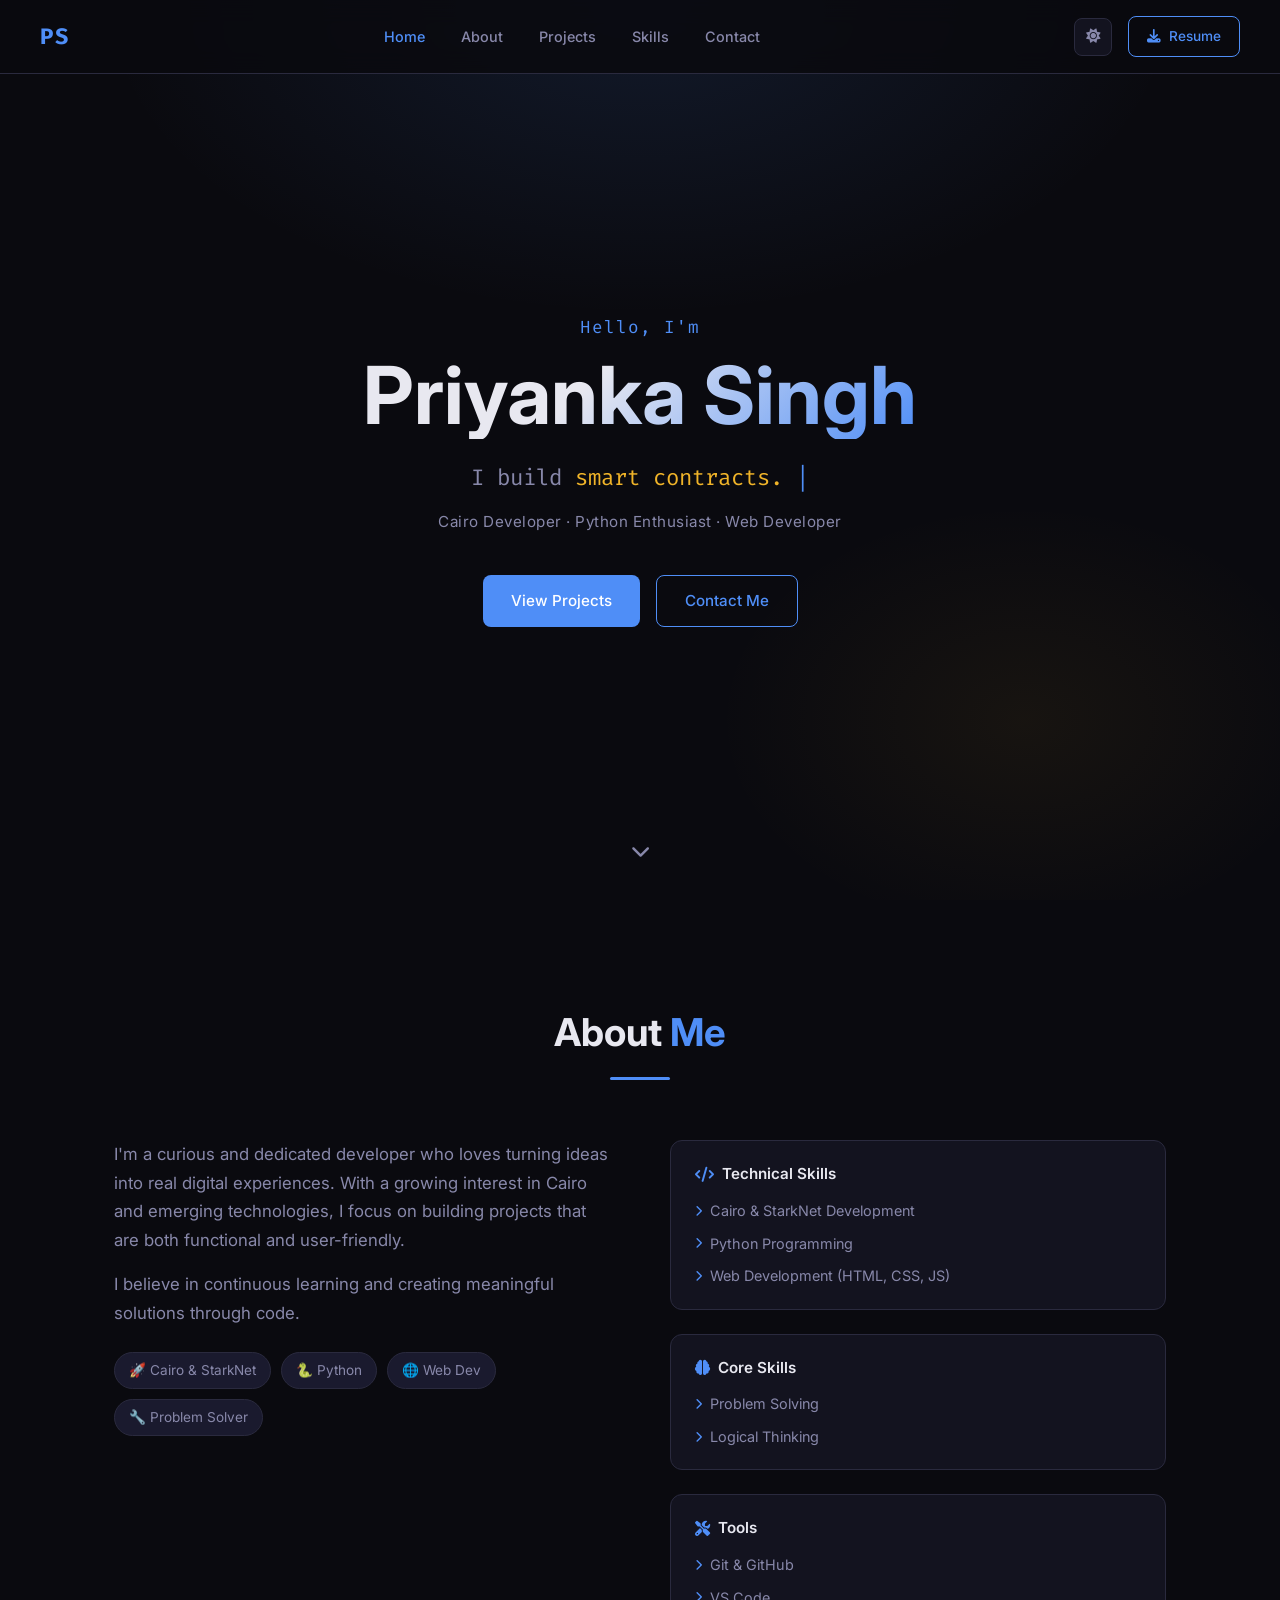
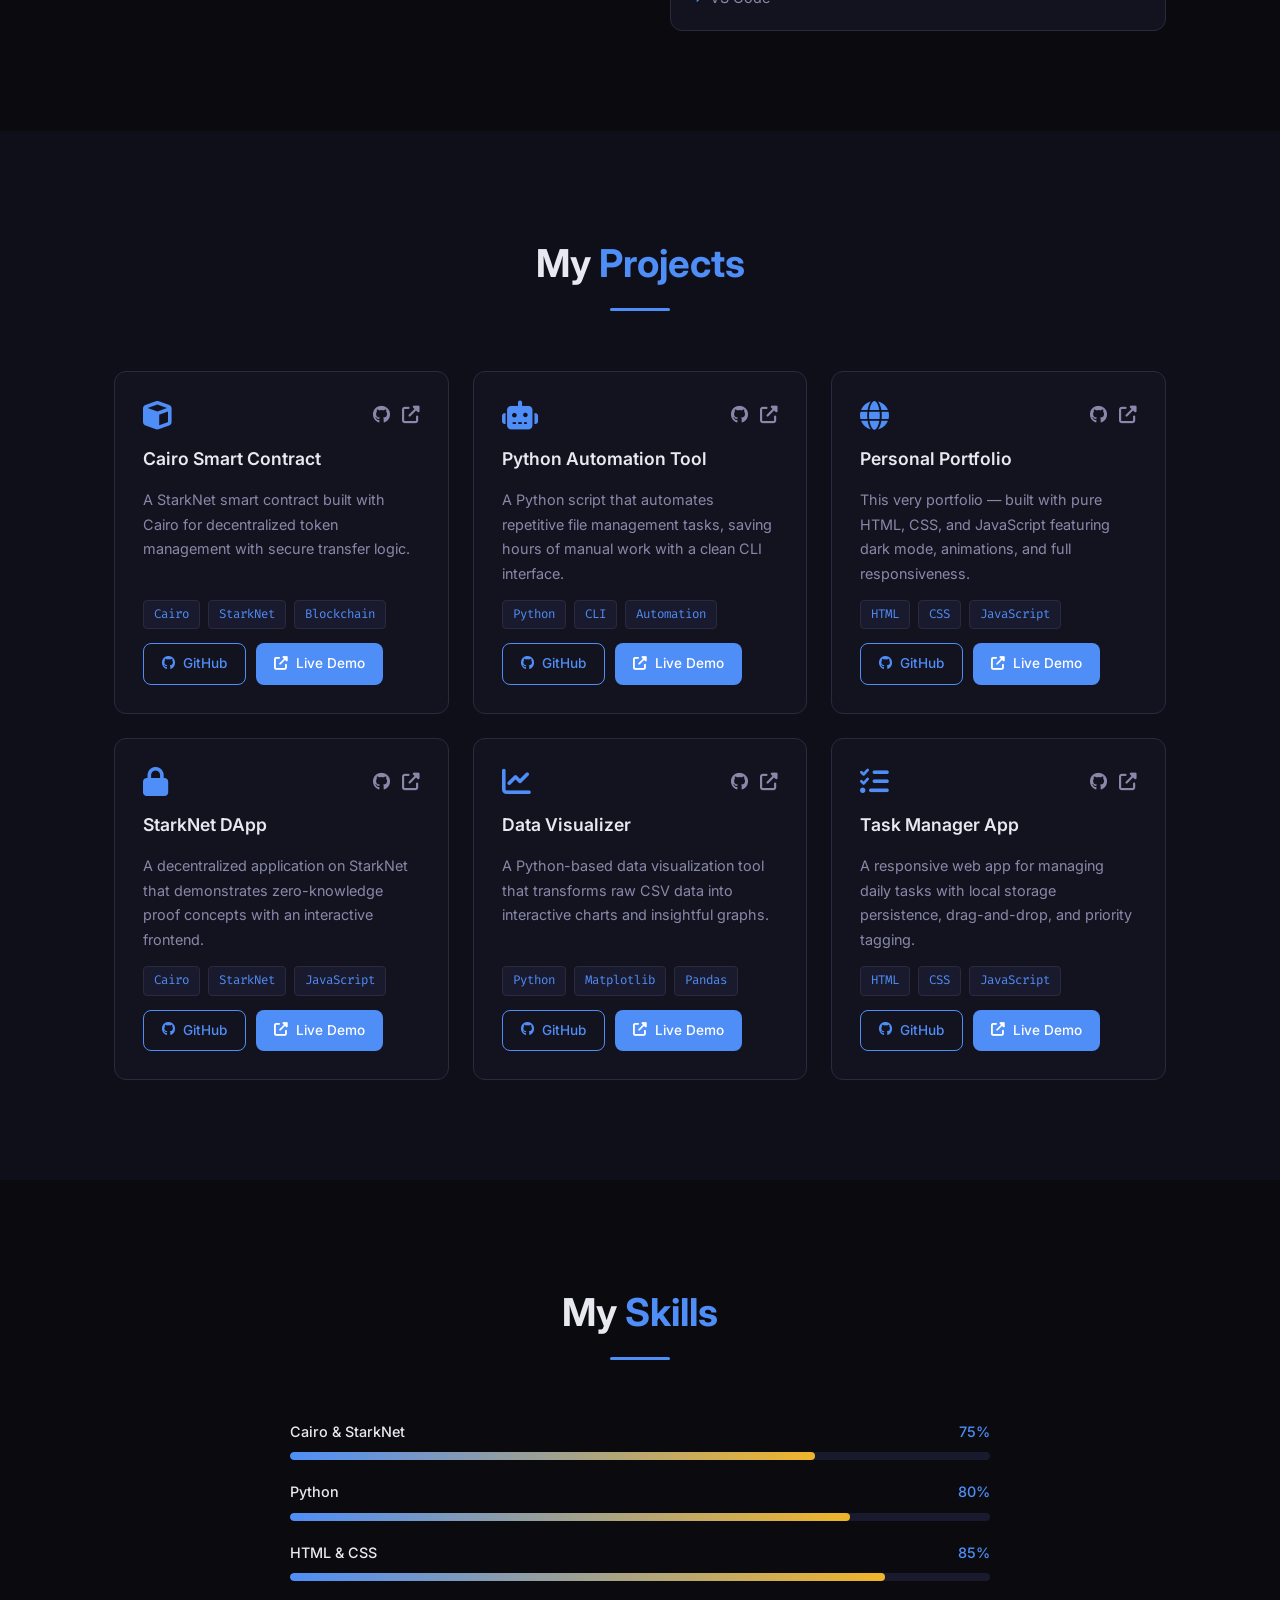
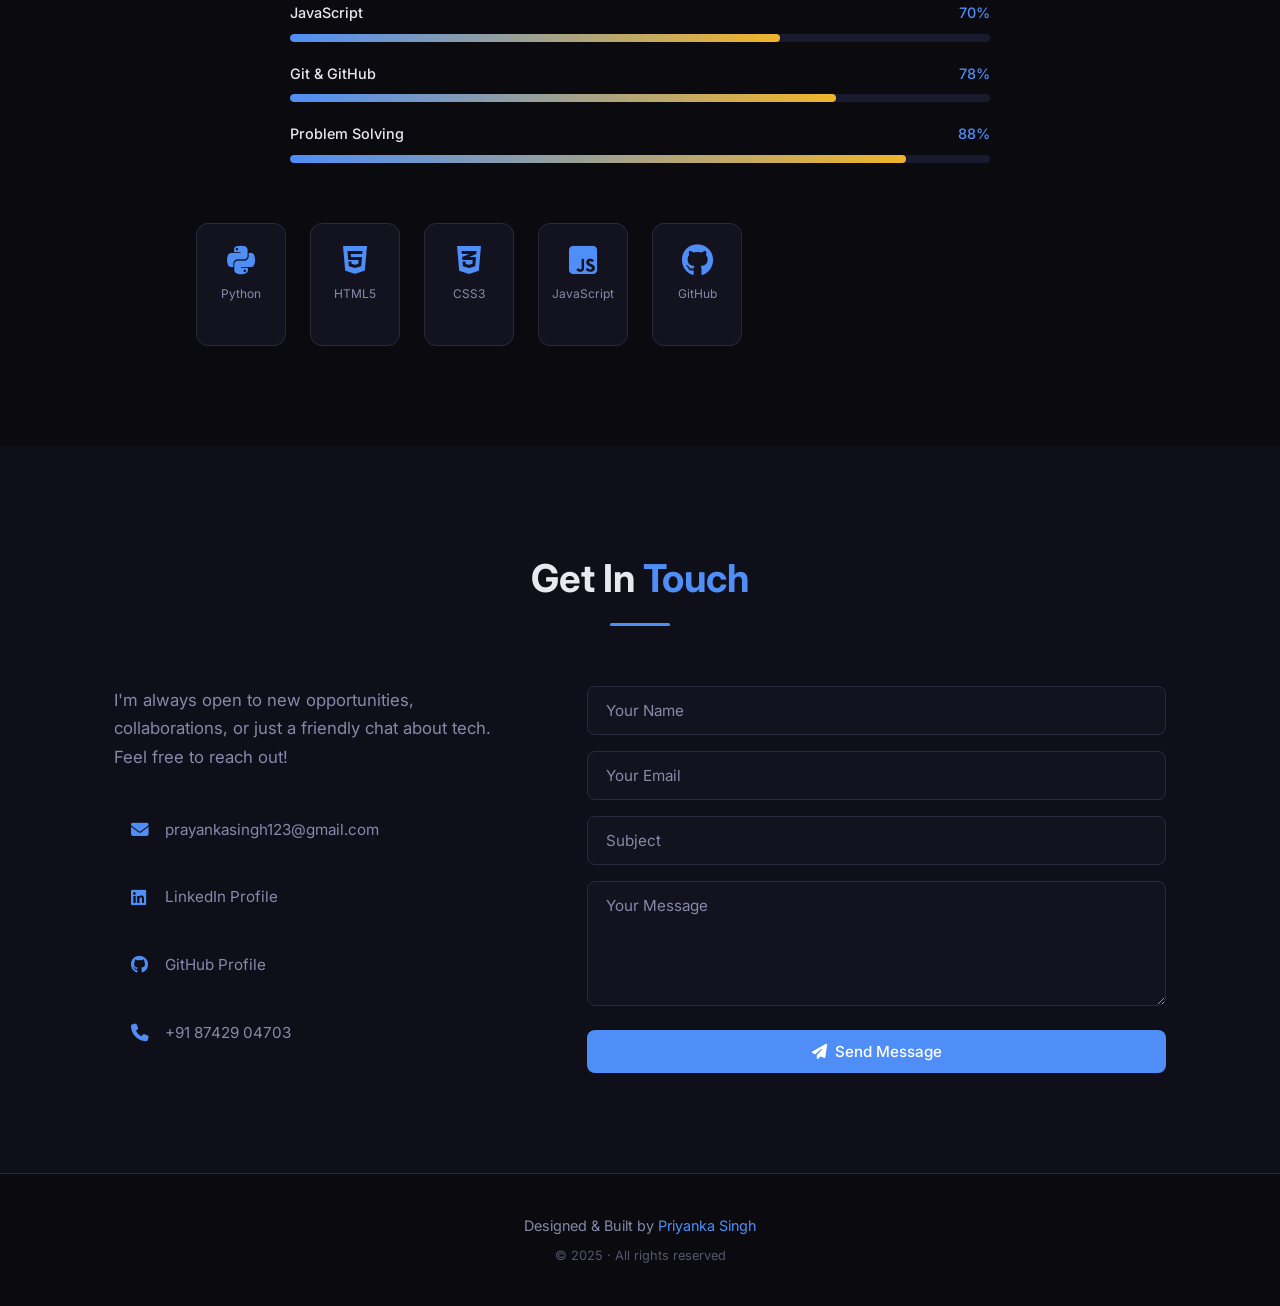
==== index.html @ 13b34c0c "first commit" ====
<!DOCTYPE html>
<html lang="en" data-theme="dark">
<head>
  <meta charset="UTF-8" />
  <meta name="viewport" content="width=device-width, initial-scale=1.0" />
  <title>Priyanka Singh | Portfolio</title>
  <link rel="stylesheet" href="style.css" />
  <link href="https://fonts.googleapis.com/css2?family=Inter:wght@300;400;500;600;700&family=Fira+Code:wght@400;500&display=swap" rel="stylesheet" />
  <link rel="stylesheet" href="https://cdnjs.cloudflare.com/ajax/libs/font-awesome/6.5.0/css/all.min.css" />
</head>
<body>

  <!-- Navbar -->
  <nav class="navbar" id="navbar">
    <div class="nav-logo">PS</div>
    <ul class="nav-links">
      <li><a href="#hero">Home</a></li>
      <li><a href="#about">About</a></li>
      <li><a href="#projects">Projects</a></li>
      <li><a href="#skills">Skills</a></li>
      <li><a href="#contact">Contact</a></li>
    </ul>
    <div class="nav-actions">
      <button class="theme-toggle" id="themeToggle" aria-label="Toggle theme">
        <i class="fas fa-sun" id="themeIcon"></i>
      </button>
      <a href="resume.pdf" download class="btn btn-outline btn-sm">
        <i class="fas fa-download"></i> Resume
      </a>
    </div>
    <button class="hamburger" id="hamburger" aria-label="Menu">
      <span></span><span></span><span></span>
    </button>
  </nav>

  <!-- Hero Section -->
  <section class="hero" id="hero">
    <div class="hero-bg"></div>
    <div class="hero-content">
      <p class="hero-greeting">Hello, I'm</p>
      <h1 class="hero-name">Priyanka Singh</h1>
      <div class="hero-tagline">
        <span>I build </span>
        <span class="typed-text" id="typedText"></span>
        <span class="cursor">|</span>
      </div>
      <p class="hero-sub">Cairo Developer · Python Enthusiast · Web Developer</p>
      <div class="hero-cta">
        <a href="#projects" class="btn btn-primary">View Projects</a>
        <a href="#contact" class="btn btn-outline">Contact Me</a>
      </div>
    </div>
    <div class="hero-scroll">
      <a href="#about"><i class="fas fa-chevron-down"></i></a>
    </div>
  </section>

  <!-- About Section -->
  <section class="section" id="about">
    <div class="container">
      <h2 class="section-title">About <span class="accent">Me</span></h2>
      <div class="about-grid">
        <div class="about-text">
          <p>I'm a curious and dedicated developer who loves turning ideas into real digital experiences. With a growing interest in Cairo and emerging technologies, I focus on building projects that are both functional and user-friendly.</p>
          <p>I believe in continuous learning and creating meaningful solutions through code.</p>
          <div class="about-tags">
            <span class="tag">🚀 Cairo & StarkNet</span>
            <span class="tag">🐍 Python</span>
            <span class="tag">🌐 Web Dev</span>
            <span class="tag">🔧 Problem Solver</span>
          </div>
        </div>
        <div class="skills-grid">
          <div class="skill-category">
            <h4><i class="fas fa-code accent"></i> Technical Skills</h4>
            <ul>
              <li><i class="fas fa-chevron-right accent"></i> Cairo & StarkNet Development</li>
              <li><i class="fas fa-chevron-right accent"></i> Python Programming</li>
              <li><i class="fas fa-chevron-right accent"></i> Web Development (HTML, CSS, JS)</li>
            </ul>
          </div>
          <div class="skill-category">
            <h4><i class="fas fa-brain accent"></i> Core Skills</h4>
            <ul>
              <li><i class="fas fa-chevron-right accent"></i> Problem Solving</li>
              <li><i class="fas fa-chevron-right accent"></i> Logical Thinking</li>
            </ul>
          </div>
          <div class="skill-category">
            <h4><i class="fas fa-tools accent"></i> Tools</h4>
            <ul>
              <li><i class="fas fa-chevron-right accent"></i> Git & GitHub</li>
              <li><i class="fas fa-chevron-right accent"></i> VS Code</li>
            </ul>
          </div>
        </div>
      </div>
    </div>
  </section>

  <!-- Projects Section -->
  <section class="section section-alt" id="projects">
    <div class="container">
      <h2 class="section-title">My <span class="accent">Projects</span></h2>
      <div class="projects-grid">

        <div class="project-card">
          <div class="project-header">
            <i class="fas fa-cube project-icon"></i>
            <div class="project-links">
              <a href="#" target="_blank" aria-label="GitHub"><i class="fab fa-github"></i></a>
              <a href="#" target="_blank" aria-label="Live Demo"><i class="fas fa-external-link-alt"></i></a>
            </div>
          </div>
          <h3>Cairo Smart Contract</h3>
          <p>A StarkNet smart contract built with Cairo for decentralized token management with secure transfer logic.</p>
          <div class="project-tech">
            <span>Cairo</span><span>StarkNet</span><span>Blockchain</span>
          </div>
          <div class="project-btns">
            <a href="#" class="btn btn-sm btn-outline"><i class="fab fa-github"></i> GitHub</a>
            <a href="#" class="btn btn-sm btn-primary"><i class="fas fa-external-link-alt"></i> Live Demo</a>
          </div>
        </div>

        <div class="project-card">
          <div class="project-header">
            <i class="fas fa-robot project-icon"></i>
            <div class="project-links">
              <a href="#" target="_blank" aria-label="GitHub"><i class="fab fa-github"></i></a>
              <a href="#" target="_blank" aria-label="Live Demo"><i class="fas fa-external-link-alt"></i></a>
            </div>
          </div>
          <h3>Python Automation Tool</h3>
          <p>A Python script that automates repetitive file management tasks, saving hours of manual work with a clean CLI interface.</p>
          <div class="project-tech">
            <span>Python</span><span>CLI</span><span>Automation</span>
          </div>
          <div class="project-btns">
            <a href="#" class="btn btn-sm btn-outline"><i class="fab fa-github"></i> GitHub</a>
            <a href="#" class="btn btn-sm btn-primary"><i class="fas fa-external-link-alt"></i> Live Demo</a>
          </div>
        </div>

        <div class="project-card">
          <div class="project-header">
            <i class="fas fa-globe project-icon"></i>
            <div class="project-links">
              <a href="#" target="_blank" aria-label="GitHub"><i class="fab fa-github"></i></a>
              <a href="#" target="_blank" aria-label="Live Demo"><i class="fas fa-external-link-alt"></i></a>
            </div>
          </div>
          <h3>Personal Portfolio</h3>
          <p>This very portfolio — built with pure HTML, CSS, and JavaScript featuring dark mode, animations, and full responsiveness.</p>
          <div class="project-tech">
            <span>HTML</span><span>CSS</span><span>JavaScript</span>
          </div>
          <div class="project-btns">
            <a href="#" class="btn btn-sm btn-outline"><i class="fab fa-github"></i> GitHub</a>
            <a href="#" class="btn btn-sm btn-primary"><i class="fas fa-external-link-alt"></i> Live Demo</a>
          </div>
        </div>

        <div class="project-card">
          <div class="project-header">
            <i class="fas fa-lock project-icon"></i>
            <div class="project-links">
              <a href="#" target="_blank" aria-label="GitHub"><i class="fab fa-github"></i></a>
              <a href="#" target="_blank" aria-label="Live Demo"><i class="fas fa-external-link-alt"></i></a>
            </div>
          </div>
          <h3>StarkNet DApp</h3>
          <p>A decentralized application on StarkNet that demonstrates zero-knowledge proof concepts with an interactive frontend.</p>
          <div class="project-tech">
            <span>Cairo</span><span>StarkNet</span><span>JavaScript</span>
          </div>
          <div class="project-btns">
            <a href="#" class="btn btn-sm btn-outline"><i class="fab fa-github"></i> GitHub</a>
            <a href="#" class="btn btn-sm btn-primary"><i class="fas fa-external-link-alt"></i> Live Demo</a>
          </div>
        </div>

        <div class="project-card">
          <div class="project-header">
            <i class="fas fa-chart-line project-icon"></i>
            <div class="project-links">
              <a href="#" target="_blank" aria-label="GitHub"><i class="fab fa-github"></i></a>
              <a href="#" target="_blank" aria-label="Live Demo"><i class="fas fa-external-link-alt"></i></a>
            </div>
          </div>
          <h3>Data Visualizer</h3>
          <p>A Python-based data visualization tool that transforms raw CSV data into interactive charts and insightful graphs.</p>
          <div class="project-tech">
            <span>Python</span><span>Matplotlib</span><span>Pandas</span>
          </div>
          <div class="project-btns">
            <a href="#" class="btn btn-sm btn-outline"><i class="fab fa-github"></i> GitHub</a>
            <a href="#" class="btn btn-sm btn-primary"><i class="fas fa-external-link-alt"></i> Live Demo</a>
          </div>
        </div>

        <div class="project-card">
          <div class="project-header">
            <i class="fas fa-tasks project-icon"></i>
            <div class="project-links">
              <a href="#" target="_blank" aria-label="GitHub"><i class="fab fa-github"></i></a>
              <a href="#" target="_blank" aria-label="Live Demo"><i class="fas fa-external-link-alt"></i></a>
            </div>
          </div>
          <h3>Task Manager App</h3>
          <p>A responsive web app for managing daily tasks with local storage persistence, drag-and-drop, and priority tagging.</p>
          <div class="project-tech">
            <span>HTML</span><span>CSS</span><span>JavaScript</span>
          </div>
          <div class="project-btns">
            <a href="#" class="btn btn-sm btn-outline"><i class="fab fa-github"></i> GitHub</a>
            <a href="#" class="btn btn-sm btn-primary"><i class="fas fa-external-link-alt"></i> Live Demo</a>
          </div>
        </div>

      </div>
    </div>
  </section>

  <!-- Skills Section -->
  <section class="section" id="skills">
    <div class="container">
      <h2 class="section-title">My <span class="accent">Skills</span></h2>
      <div class="skills-bars">
        <div class="skill-bar-item">
          <div class="skill-bar-label">
            <span>Cairo & StarkNet</span><span>75%</span>
          </div>
          <div class="skill-bar-track">
            <div class="skill-bar-fill" data-width="75"></div>
          </div>
        </div>
        <div class="skill-bar-item">
          <div class="skill-bar-label">
            <span>Python</span><span>80%</span>
          </div>
          <div class="skill-bar-track">
            <div class="skill-bar-fill" data-width="80"></div>
          </div>
        </div>
        <div class="skill-bar-item">
          <div class="skill-bar-label">
            <span>HTML & CSS</span><span>85%</span>
          </div>
          <div class="skill-bar-track">
            <div class="skill-bar-fill" data-width="85"></div>
          </div>
        </div>
        <div class="skill-bar-item">
          <div class="skill-bar-label">
            <span>JavaScript</span><span>70%</span>
          </div>
          <div class="skill-bar-track">
            <div class="skill-bar-fill" data-width="70"></div>
          </div>
        </div>
        <div class="skill-bar-item">
          <div class="skill-bar-label">
            <span>Git & GitHub</span><span>78%</span>
          </div>
          <div class="skill-bar-track">
            <div class="skill-bar-fill" data-width="78"></div>
          </div>
        </div>
        <div class="skill-bar-item">
          <div class="skill-bar-label">
            <span>Problem Solving</span><span>88%</span>
          </div>
          <div class="skill-bar-track">
            <div class="skill-bar-fill" data-width="88"></div>
          </div>
        </div>
      </div>

      <div class="tech-icons">
        <div class="tech-icon-item"><i class="fab fa-python"></i><span>Python</span></div>
        <div class="tech-icon-item"><i class="fab fa-html5"></i><span>HTML5</span></div>
        <div class="tech-icon-item"><i class="fab fa-css3-alt"></i><span>CSS3</span></div>
        <div class="tech-icon-item"><i class="fab fa-js-square"></i><span>JavaScript</span></div>
        <div class="tech-icon-item"><i class="fab fa-github"></i><span>GitHub</span></div>
        <div class="tech-icon-item"><i class="fas fa-cube"></i><span>Cairo</span></div>
        <div class="tech-icon-item"><i class="fas fa-terminal"></i><span>VS Code</span></div>
        <div class="tech-icon-item"><i class="fab fa-git-alt"></i><span>Git</span></div>
      </div>
    </div>
  </section>

  <!-- Contact Section -->
  <section class="section section-alt" id="contact">
    <div class="container">
      <h2 class="section-title">Get In <span class="accent">Touch</span></h2>
      <div class="contact-grid">
        <div class="contact-info">
          <p>I'm always open to new opportunities, collaborations, or just a friendly chat about tech. Feel free to reach out!</p>
          <div class="contact-links">
            <a href="mailto:prayankasingh123@gmail.com" class="contact-link">
              <i class="fas fa-envelope"></i>
              <span>prayankasingh123@gmail.com</span>
            </a>
            <a href="https://linkedin.com" target="_blank" class="contact-link">
              <i class="fab fa-linkedin"></i>
              <span>LinkedIn Profile</span>
            </a>
            <a href="https://github.com" target="_blank" class="contact-link">
              <i class="fab fa-github"></i>
              <span>GitHub Profile</span>
            </a>
            <a href="tel:+918742904703" class="contact-link">
              <i class="fas fa-phone"></i>
              <span>+91 87429 04703</span>
            </a>
          </div>
        </div>
        <form class="contact-form" id="contactForm">
          <div class="form-group">
            <input type="text" id="name" placeholder="Your Name" required />
          </div>
          <div class="form-group">
            <input type="email" id="email" placeholder="Your Email" required />
          </div>
          <div class="form-group">
            <input type="text" id="subject" placeholder="Subject" />
          </div>
          <div class="form-group">
            <textarea id="message" rows="5" placeholder="Your Message" required></textarea>
          </div>
          <button type="submit" class="btn btn-primary btn-full">
            <i class="fas fa-paper-plane"></i> Send Message
          </button>
          <p class="form-success" id="formSuccess">Message sent! I'll get back to you soon.</p>
        </form>
      </div>
    </div>
  </section>

  <!-- Footer -->
  <footer class="footer">
    <p>Designed & Built by <span class="accent">Priyanka Singh</span></p>
    <p class="footer-sub">© 2025 · All rights reserved</p>
  </footer>

  <script src="script.js"></script>
</body>
</html>
---- style.css ----
/* ===== CSS Variables ===== */
:root {
  --bg: #0a0a0f;
  --bg-alt: #0f0f1a;
  --surface: #13131f;
  --surface-2: #1a1a2e;
  --border: #2a2a3e;
  --text: #e8e8f0;
  --text-muted: #8888aa;
  --accent: #4f8ef7;
  --accent-gold: #f0b429;
  --accent-glow: rgba(79, 142, 247, 0.15);
  --radius: 12px;
  --transition: 0.3s ease;
}

[data-theme="light"] {
  --bg: #f5f5fa;
  --bg-alt: #eeeef5;
  --surface: #ffffff;
  --surface-2: #f0f0f8;
  --border: #d0d0e0;
  --text: #1a1a2e;
  --text-muted: #666688;
  --accent-glow: rgba(79, 142, 247, 0.1);
}

/* ===== Reset & Base ===== */
*, *::before, *::after { box-sizing: border-box; margin: 0; padding: 0; }

html { scroll-behavior: smooth; }

body {
  font-family: 'Inter', sans-serif;
  background: var(--bg);
  color: var(--text);
  line-height: 1.7;
  transition: background var(--transition), color var(--transition);
}

a { text-decoration: none; color: inherit; }
ul { list-style: none; }
img { max-width: 100%; }

/* ===== Scrollbar ===== */
::-webkit-scrollbar { width: 6px; }
::-webkit-scrollbar-track { background: var(--bg); }
::-webkit-scrollbar-thumb { background: var(--accent); border-radius: 3px; }

/* ===== Utility ===== */
.container { max-width: 1100px; margin: 0 auto; padding: 0 24px; }
.accent { color: var(--accent); }
.section { padding: 100px 0; }
.section-alt { background: var(--bg-alt); }

.section-title {
  font-size: clamp(1.8rem, 4vw, 2.4rem);
  font-weight: 700;
  text-align: center;
  margin-bottom: 60px;
  position: relative;
}

.section-title::after {
  content: '';
  display: block;
  width: 60px;
  height: 3px;
  background: var(--accent);
  margin: 12px auto 0;
  border-radius: 2px;
}

/* ===== Buttons ===== */
.btn {
  display: inline-flex;
  align-items: center;
  gap: 8px;
  padding: 12px 28px;
  border-radius: 8px;
  font-size: 0.95rem;
  font-weight: 500;
  cursor: pointer;
  border: none;
  transition: all var(--transition);
  font-family: inherit;
}

.btn-primary {
  background: var(--accent);
  color: #fff;
}
.btn-primary:hover {
  background: #3a7de8;
  transform: translateY(-2px);
  box-shadow: 0 8px 24px rgba(79, 142, 247, 0.35);
}

.btn-outline {
  background: transparent;
  color: var(--accent);
  border: 1.5px solid var(--accent);
}
.btn-outline:hover {
  background: var(--accent-glow);
  transform: translateY(-2px);
}

.btn-sm { padding: 8px 18px; font-size: 0.85rem; }
.btn-full { width: 100%; justify-content: center; }

/* ===== Navbar ===== */
.navbar {
  position: fixed;
  top: 0; left: 0; right: 0;
  z-index: 1000;
  display: flex;
  align-items: center;
  justify-content: space-between;
  padding: 16px 40px;
  background: rgba(10, 10, 15, 0.85);
  backdrop-filter: blur(12px);
  border-bottom: 1px solid var(--border);
  transition: all var(--transition);
}

[data-theme="light"] .navbar {
  background: rgba(245, 245, 250, 0.85);
}

.navbar.scrolled {
  padding: 12px 40px;
  box-shadow: 0 4px 20px rgba(0,0,0,0.3);
}

.nav-logo {
  font-size: 1.4rem;
  font-weight: 700;
  color: var(--accent);
  font-family: 'Fira Code', monospace;
  letter-spacing: 2px;
}

.nav-links {
  display: flex;
  gap: 36px;
}

.nav-links a {
  font-size: 0.9rem;
  font-weight: 500;
  color: var(--text-muted);
  transition: color var(--transition);
  position: relative;
}

.nav-links a::after {
  content: '';
  position: absolute;
  bottom: -4px; left: 0;
  width: 0; height: 2px;
  background: var(--accent);
  transition: width var(--transition);
}

.nav-links a:hover { color: var(--text); }
.nav-links a:hover::after { width: 100%; }

.nav-actions {
  display: flex;
  align-items: center;
  gap: 16px;
}

.theme-toggle {
  background: var(--surface);
  border: 1px solid var(--border);
  color: var(--text-muted);
  width: 38px; height: 38px;
  border-radius: 8px;
  cursor: pointer;
  display: flex;
  align-items: center;
  justify-content: center;
  transition: all var(--transition);
  font-size: 0.9rem;
}

.theme-toggle:hover {
  color: var(--accent);
  border-color: var(--accent);
}

.hamburger {
  display: none;
  flex-direction: column;
  gap: 5px;
  background: none;
  border: none;
  cursor: pointer;
  padding: 4px;
}

.hamburger span {
  display: block;
  width: 24px; height: 2px;
  background: var(--text);
  border-radius: 2px;
  transition: all var(--transition);
}

/* ===== Hero ===== */
.hero {
  min-height: 100vh;
  display: flex;
  align-items: center;
  justify-content: center;
  position: relative;
  overflow: hidden;
  padding: 100px 24px 60px;
}

.hero-bg {
  position: absolute;
  inset: 0;
  background:
    radial-gradient(ellipse 60% 50% at 50% 0%, rgba(79, 142, 247, 0.12) 0%, transparent 70%),
    radial-gradient(ellipse 40% 40% at 80% 80%, rgba(240, 180, 41, 0.06) 0%, transparent 60%);
  pointer-events: none;
}

.hero-content {
  text-align: center;
  max-width: 700px;
  position: relative;
  z-index: 1;
  animation: fadeUp 0.8s ease both;
}

.hero-greeting {
  font-size: 1.1rem;
  color: var(--accent);
  font-family: 'Fira Code', monospace;
  margin-bottom: 8px;
  letter-spacing: 1px;
}

.hero-name {
  font-size: clamp(2.8rem, 7vw, 5rem);
  font-weight: 700;
  line-height: 1.1;
  margin-bottom: 20px;
  background: linear-gradient(135deg, var(--text) 40%, var(--accent));
  -webkit-background-clip: text;
  -webkit-text-fill-color: transparent;
  background-clip: text;
}

.hero-tagline {
  font-size: clamp(1.1rem, 2.5vw, 1.4rem);
  color: var(--text-muted);
  margin-bottom: 12px;
  font-family: 'Fira Code', monospace;
  min-height: 2rem;
}

.typed-text { color: var(--accent-gold); }

.cursor {
  color: var(--accent);
  animation: blink 1s infinite;
}

.hero-sub {
  font-size: 0.95rem;
  color: var(--text-muted);
  margin-bottom: 40px;
  letter-spacing: 0.5px;
}

.hero-cta {
  display: flex;
  gap: 16px;
  justify-content: center;
  flex-wrap: wrap;
}

.hero-scroll {
  position: absolute;
  bottom: 32px;
  left: 50%;
  transform: translateX(-50%);
  animation: bounce 2s infinite;
}

.hero-scroll a {
  color: var(--text-muted);
  font-size: 1.2rem;
  transition: color var(--transition);
}

.hero-scroll a:hover { color: var(--accent); }

/* ===== About ===== */
.about-grid {
  display: grid;
  grid-template-columns: 1fr 1fr;
  gap: 60px;
  align-items: start;
}

.about-text p {
  color: var(--text-muted);
  margin-bottom: 16px;
  font-size: 1.05rem;
}

.about-tags {
  display: flex;
  flex-wrap: wrap;
  gap: 10px;
  margin-top: 24px;
}

.tag {
  background: var(--surface-2);
  border: 1px solid var(--border);
  padding: 6px 14px;
  border-radius: 20px;
  font-size: 0.85rem;
  color: var(--text-muted);
  transition: all var(--transition);
}

.tag:hover {
  border-color: var(--accent);
  color: var(--accent);
}

.skills-grid {
  display: flex;
  flex-direction: column;
  gap: 24px;
}

.skill-category {
  background: var(--surface);
  border: 1px solid var(--border);
  border-radius: var(--radius);
  padding: 20px 24px;
  transition: border-color var(--transition);
}

.skill-category:hover { border-color: var(--accent); }

.skill-category h4 {
  font-size: 0.95rem;
  font-weight: 600;
  margin-bottom: 12px;
  display: flex;
  align-items: center;
  gap: 8px;
}

.skill-category ul {
  display: flex;
  flex-direction: column;
  gap: 8px;
}

.skill-category li {
  font-size: 0.9rem;
  color: var(--text-muted);
  display: flex;
  align-items: center;
  gap: 8px;
}

.skill-category li .accent { font-size: 0.7rem; }

/* ===== Projects ===== */
.projects-grid {
  display: grid;
  grid-template-columns: repeat(auto-fill, minmax(320px, 1fr));
  gap: 24px;
}

.project-card {
  background: var(--surface);
  border: 1px solid var(--border);
  border-radius: var(--radius);
  padding: 28px;
  display: flex;
  flex-direction: column;
  gap: 14px;
  transition: all var(--transition);
  position: relative;
  overflow: hidden;
}

.project-card::before {
  content: '';
  position: absolute;
  top: 0; left: 0; right: 0;
  height: 2px;
  background: linear-gradient(90deg, var(--accent), var(--accent-gold));
  transform: scaleX(0);
  transition: transform var(--transition);
}

.project-card:hover {
  border-color: var(--accent);
  transform: translateY(-6px);
  box-shadow: 0 16px 40px rgba(79, 142, 247, 0.12);
}

.project-card:hover::before { transform: scaleX(1); }

.project-header {
  display: flex;
  justify-content: space-between;
  align-items: center;
}

.project-icon {
  font-size: 1.8rem;
  color: var(--accent);
}

.project-links {
  display: flex;
  gap: 12px;
}

.project-links a {
  color: var(--text-muted);
  font-size: 1.1rem;
  transition: color var(--transition);
}

.project-links a:hover { color: var(--accent); }

.project-card h3 {
  font-size: 1.1rem;
  font-weight: 600;
}

.project-card p {
  font-size: 0.9rem;
  color: var(--text-muted);
  flex: 1;
}

.project-tech {
  display: flex;
  flex-wrap: wrap;
  gap: 8px;
}

.project-tech span {
  background: var(--surface-2);
  border: 1px solid var(--border);
  padding: 3px 10px;
  border-radius: 4px;
  font-size: 0.78rem;
  color: var(--accent);
  font-family: 'Fira Code', monospace;
}

.project-btns {
  display: flex;
  gap: 10px;
  flex-wrap: wrap;
}

/* ===== Skills Bars ===== */
.skills-bars {
  max-width: 700px;
  margin: 0 auto 60px;
  display: flex;
  flex-direction: column;
  gap: 20px;
}

.skill-bar-item { display: flex; flex-direction: column; gap: 8px; }

.skill-bar-label {
  display: flex;
  justify-content: space-between;
  font-size: 0.9rem;
  font-weight: 500;
}

.skill-bar-label span:last-child { color: var(--accent); }

.skill-bar-track {
  height: 8px;
  background: var(--surface-2);
  border-radius: 4px;
  overflow: hidden;
}

.skill-bar-fill {
  height: 100%;
  width: 0;
  background: linear-gradient(90deg, var(--accent), var(--accent-gold));
  border-radius: 4px;
  transition: width 1.2s cubic-bezier(0.4, 0, 0.2, 1);
}

.tech-icons {
  display: flex;
  flex-wrap: wrap;
  justify-content: center;
  gap: 24px;
  margin-top: 20px;
}

.tech-icon-item {
  display: flex;
  flex-direction: column;
  align-items: center;
  gap: 8px;
  padding: 20px;
  background: var(--surface);
  border: 1px solid var(--border);
  border-radius: var(--radius);
  width: 90px;
  transition: all var(--transition);
  cursor: default;
}

.tech-icon-item i {
  font-size: 2rem;
  color: var(--accent);
  transition: transform var(--transition);
}

.tech-icon-item span {
  font-size: 0.75rem;
  color: var(--text-muted);
}

.tech-icon-item:hover {
  border-color: var(--accent);
  transform: translateY(-4px);
  box-shadow: 0 8px 24px var(--accent-glow);
}

.tech-icon-item:hover i { transform: scale(1.15); }

/* ===== Contact ===== */
.contact-grid {
  display: grid;
  grid-template-columns: 1fr 1.4fr;
  gap: 60px;
  align-items: start;
}

.contact-info p {
  color: var(--text-muted);
  margin-bottom: 32px;
  font-size: 1.05rem;
}

.contact-links {
  display: flex;
  flex-direction: column;
  gap: 16px;
}

.contact-link {
  display: flex;
  align-items: center;
  gap: 14px;
  color: var(--text-muted);
  font-size: 0.95rem;
  transition: color var(--transition);
  padding: 12px 16px;
  border-radius: 8px;
  border: 1px solid transparent;
  transition: all var(--transition);
}

.contact-link i {
  width: 20px;
  color: var(--accent);
  font-size: 1.1rem;
}

.contact-link:hover {
  color: var(--text);
  border-color: var(--border);
  background: var(--surface);
}

.contact-form {
  display: flex;
  flex-direction: column;
  gap: 16px;
}

.form-group input,
.form-group textarea {
  width: 100%;
  padding: 14px 18px;
  background: var(--surface);
  border: 1px solid var(--border);
  border-radius: 8px;
  color: var(--text);
  font-family: inherit;
  font-size: 0.95rem;
  transition: border-color var(--transition);
  resize: vertical;
}

.form-group input:focus,
.form-group textarea:focus {
  outline: none;
  border-color: var(--accent);
  box-shadow: 0 0 0 3px var(--accent-glow);
}

.form-group input::placeholder,
.form-group textarea::placeholder {
  color: var(--text-muted);
}

.form-success {
  display: none;
  text-align: center;
  color: #4ade80;
  font-size: 0.9rem;
  padding: 10px;
  background: rgba(74, 222, 128, 0.1);
  border-radius: 8px;
  border: 1px solid rgba(74, 222, 128, 0.2);
}

.form-success.show { display: block; }

/* ===== Footer ===== */
.footer {
  text-align: center;
  padding: 40px 24px;
  border-top: 1px solid var(--border);
  color: var(--text-muted);
  font-size: 0.9rem;
}

.footer-sub {
  margin-top: 6px;
  font-size: 0.8rem;
  opacity: 0.6;
}

/* ===== Animations ===== */
@keyframes fadeUp {
  from { opacity: 0; transform: translateY(30px); }
  to   { opacity: 1; transform: translateY(0); }
}

@keyframes blink {
  0%, 100% { opacity: 1; }
  50%       { opacity: 0; }
}

@keyframes bounce {
  0%, 100% { transform: translateX(-50%) translateY(0); }
  50%       { transform: translateX(-50%) translateY(8px); }
}

.reveal {
  opacity: 0;
  transform: translateY(30px);
  transition: opacity 0.7s ease, transform 0.7s ease;
}

.reveal.visible {
  opacity: 1;
  transform: translateY(0);
}

/* ===== Responsive ===== */
@media (max-width: 900px) {
  .about-grid { grid-template-columns: 1fr; gap: 40px; }
  .contact-grid { grid-template-columns: 1fr; gap: 40px; }
}

@media (max-width: 768px) {
  .navbar { padding: 14px 20px; }

  .nav-links {
    display: none;
    position: absolute;
    top: 100%; left: 0; right: 0;
    background: var(--bg);
    flex-direction: column;
    padding: 20px;
    gap: 16px;
    border-bottom: 1px solid var(--border);
  }

  .nav-links.open { display: flex; }

  .nav-actions .btn { display: none; }

  .hamburger { display: flex; }

  .projects-grid { grid-template-columns: 1fr; }

  .tech-icons { gap: 16px; }
  .tech-icon-item { width: 80px; padding: 16px; }
}

@media (max-width: 480px) {
  .hero-cta { flex-direction: column; align-items: center; }
  .section { padding: 70px 0; }
}
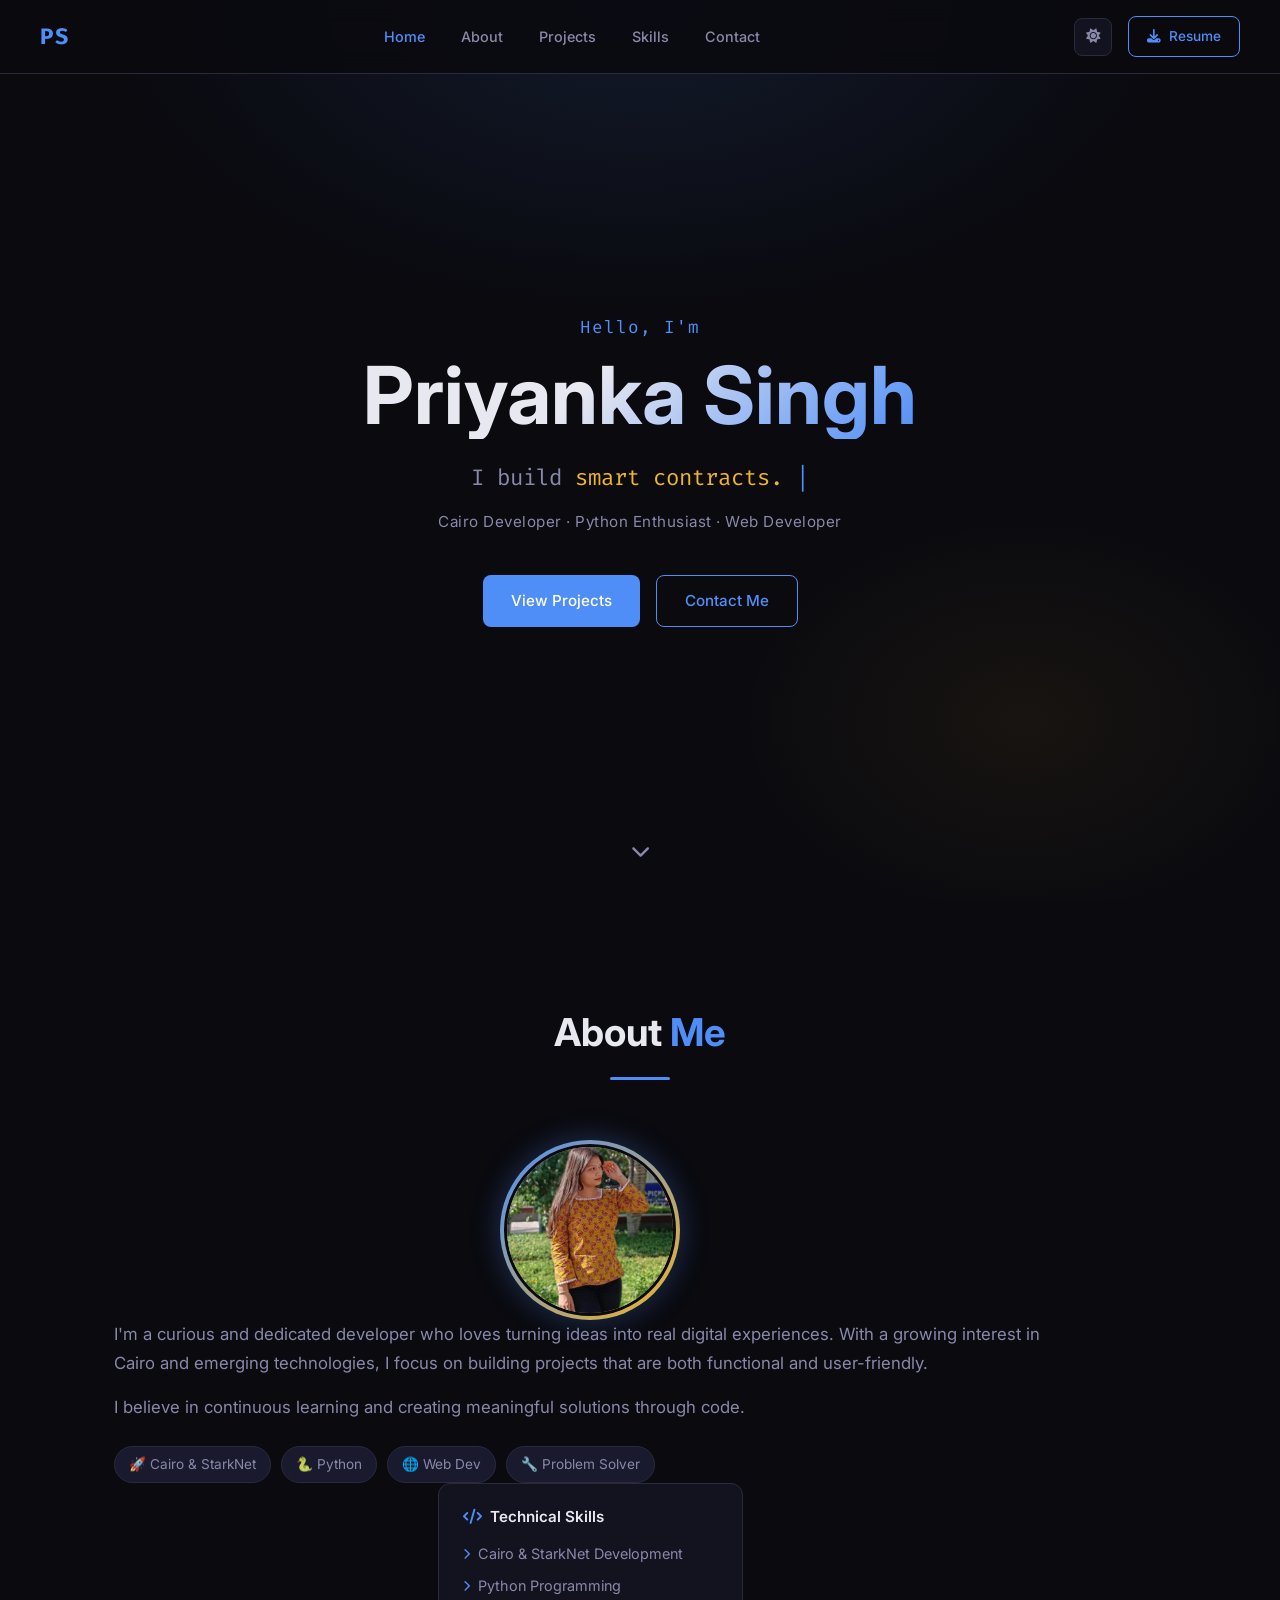
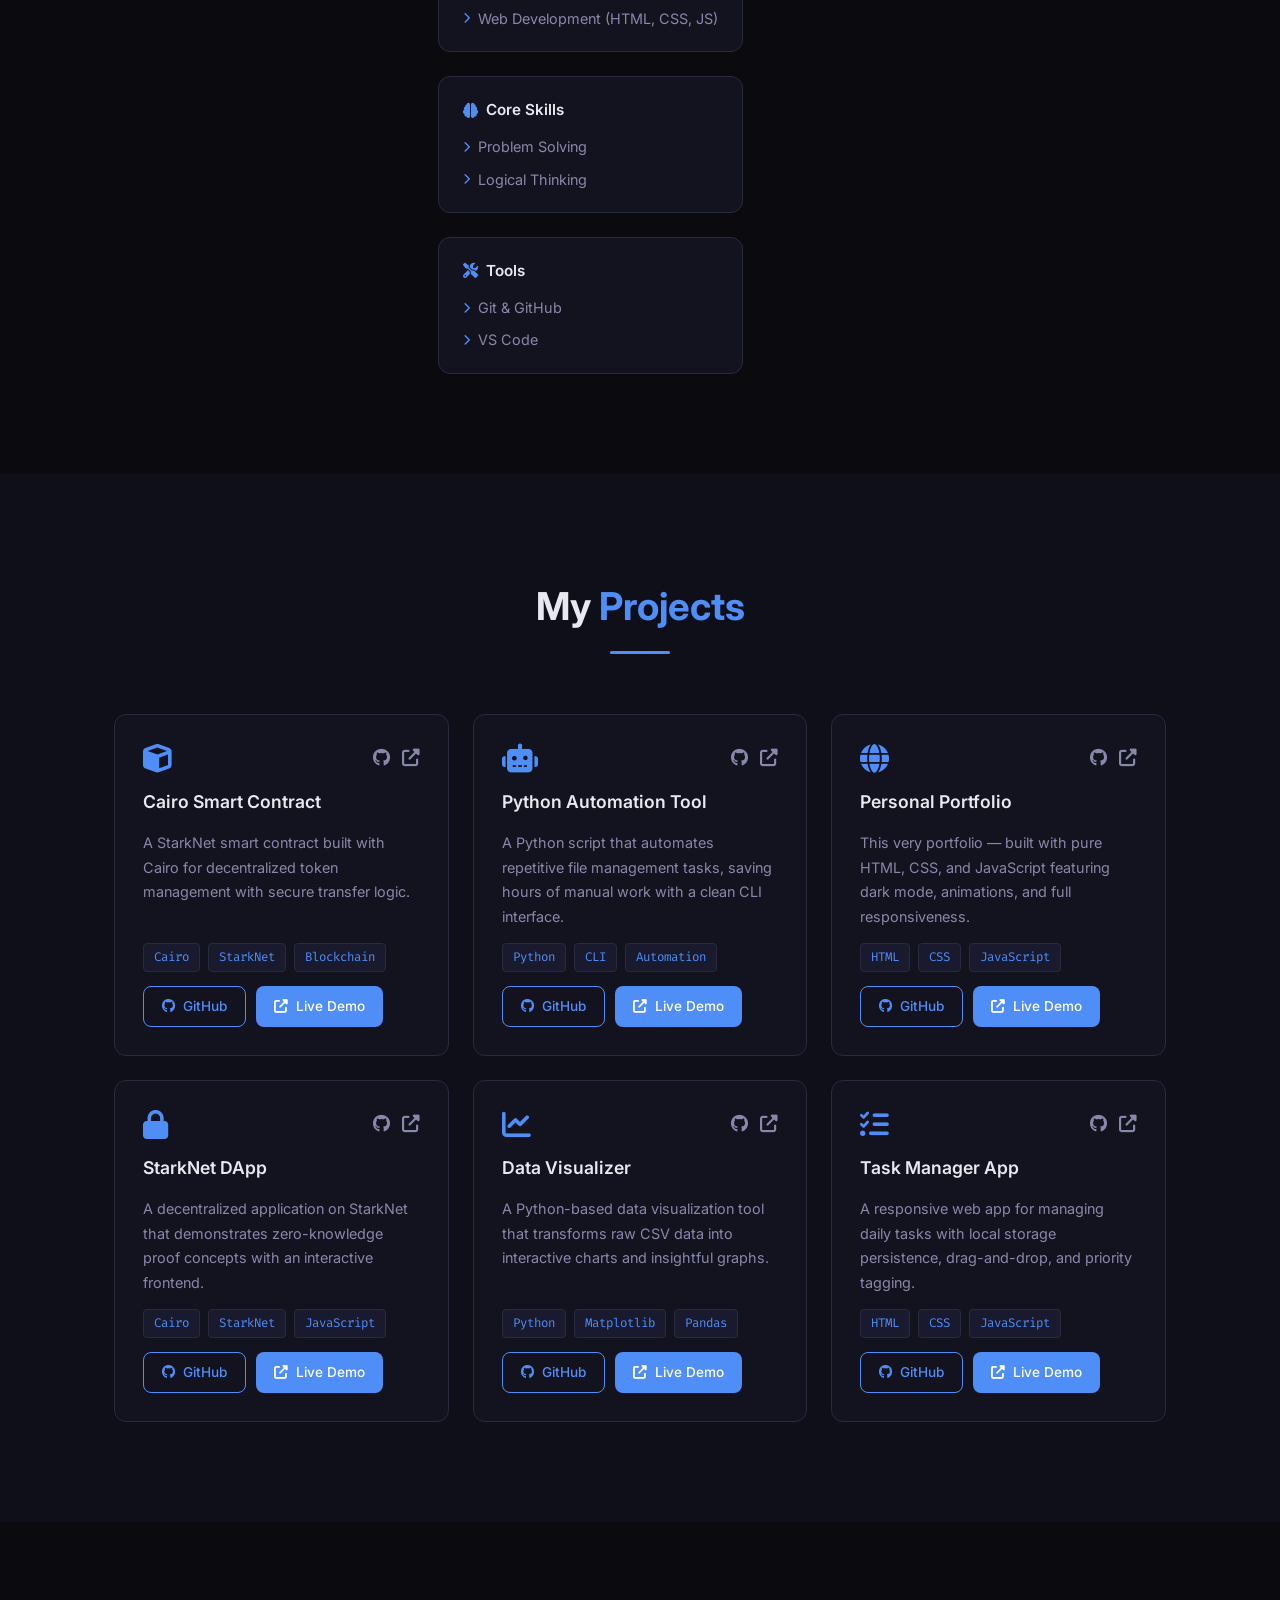
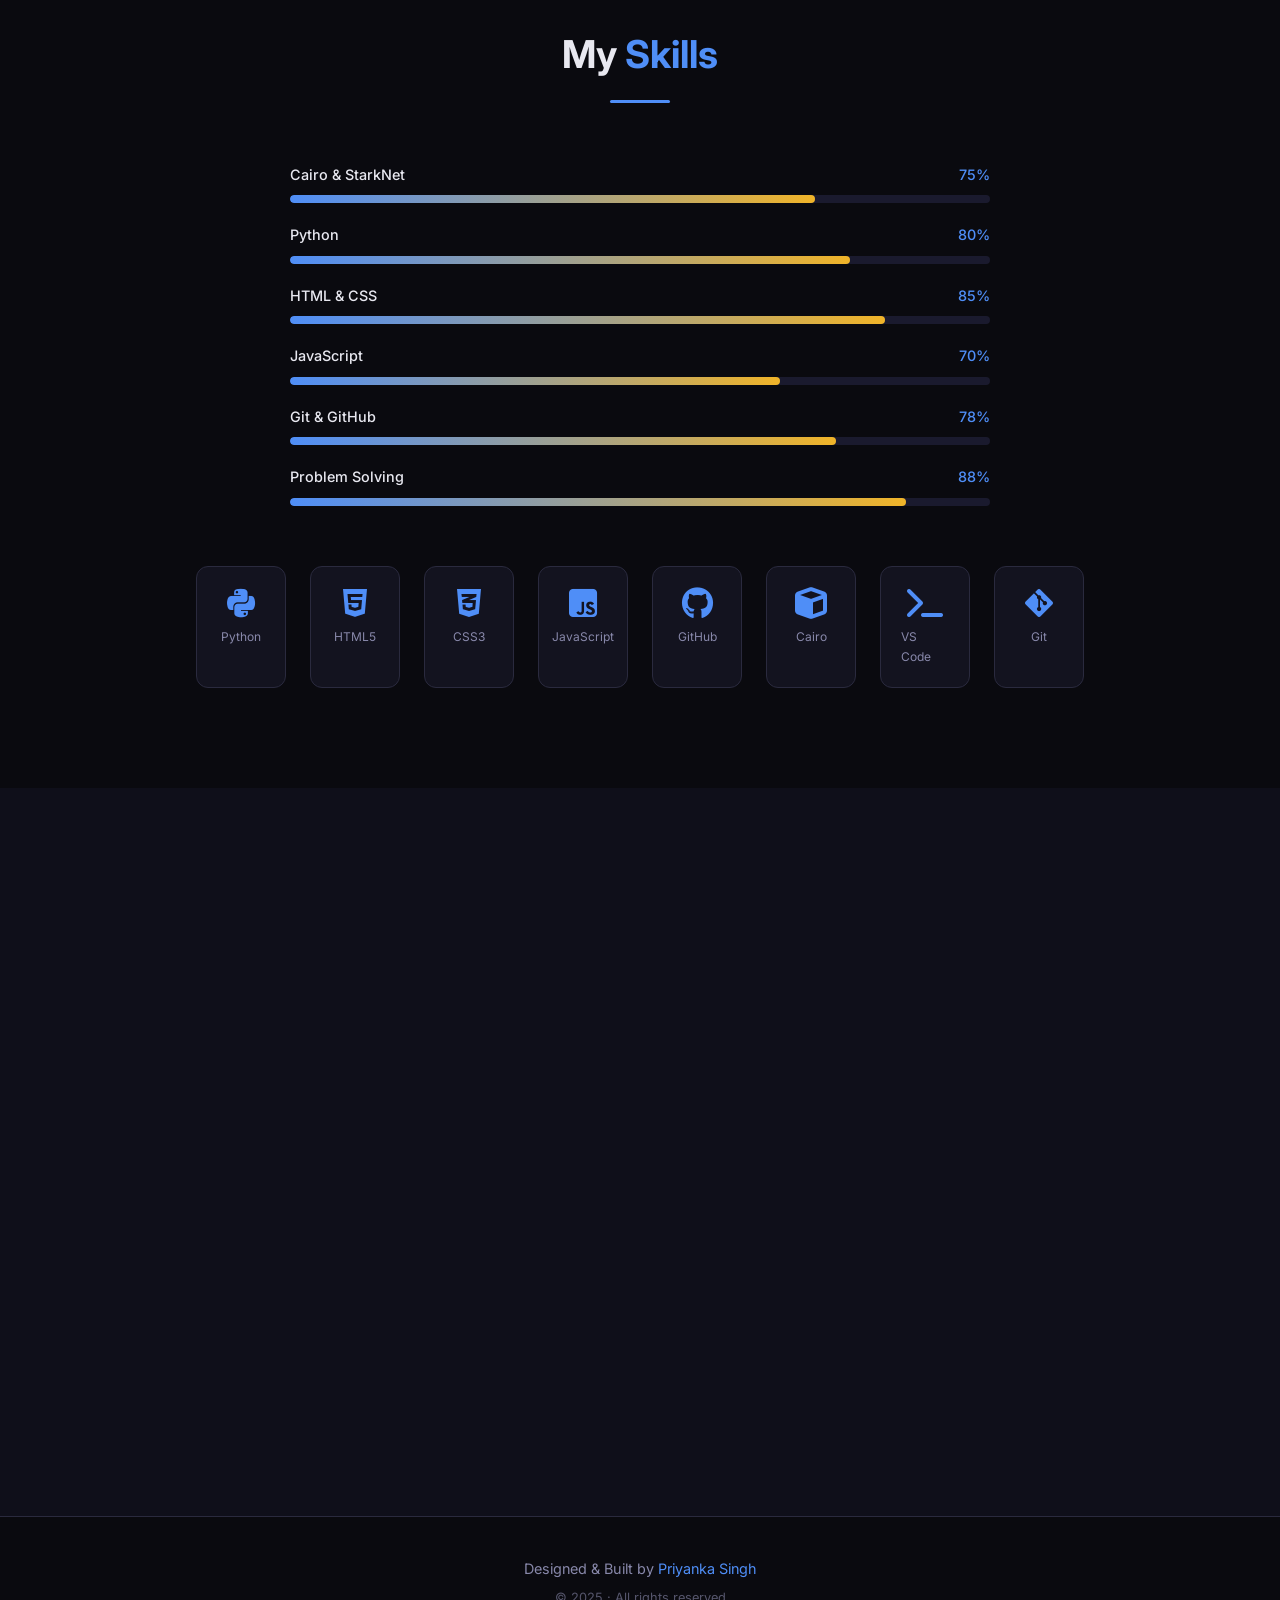
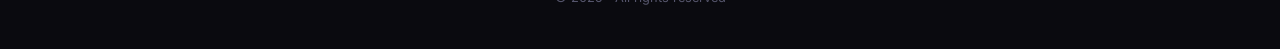
==== commit e4892f81: "first commit" ====
--- a/index.html
+++ b/index.html
@@ -60,7 +60,11 @@
     <div class="container">
       <h2 class="section-title">About <span class="accent">Me</span></h2>
       <div class="about-grid">
-        <div class="about-text">
+        <div class="about-left">
+          <div class="profile-pic-wrapper">
+            <img src="profile.jpg" alt="Priyanka Singh" class="profile-pic" />
+          </div>
+          <div class="about-text">
           <p>I'm a curious and dedicated developer who loves turning ideas into real digital experiences. With a growing interest in Cairo and emerging technologies, I focus on building projects that are both functional and user-friendly.</p>
           <p>I believe in continuous learning and creating meaningful solutions through code.</p>
           <div class="about-tags">
@@ -69,7 +73,7 @@
             <span class="tag">🌐 Web Dev</span>
             <span class="tag">🔧 Problem Solver</span>
           </div>
-        </div>
+        </div><!-- end about-left -->
         <div class="skills-grid">
           <div class="skill-category">
             <h4><i class="fas fa-code accent"></i> Technical Skills</h4>
--- a/style.css
+++ b/style.css
@@ -304,9 +304,42 @@
 /* ===== About ===== */
 .about-grid {
   display: grid;
-  grid-template-columns: 1fr 1fr;
-  gap: 60px;
+  grid-template-columns: auto 1fr 1fr;
+  gap: 50px;
   align-items: start;
+}
+
+.about-left {
+  display: flex;
+  flex-direction: column;
+  align-items: center;
+  gap: 0;
+}
+
+.profile-pic-wrapper {
+  width: 180px;
+  height: 180px;
+  border-radius: 50%;
+  padding: 4px;
+  background: linear-gradient(135deg, var(--accent), var(--accent-gold));
+  box-shadow: 0 0 30px rgba(79, 142, 247, 0.3);
+  flex-shrink: 0;
+  transition: box-shadow var(--transition), transform var(--transition);
+}
+
+.profile-pic-wrapper:hover {
+  transform: scale(1.04);
+  box-shadow: 0 0 50px rgba(79, 142, 247, 0.5);
+}
+
+.profile-pic {
+  width: 100%;
+  height: 100%;
+  border-radius: 50%;
+  object-fit: cover;
+  object-position: top center;
+  display: block;
+  border: 3px solid var(--bg);
 }
 
 .about-text p {
@@ -683,8 +716,14 @@
 
 /* ===== Responsive ===== */
 @media (max-width: 900px) {
-  .about-grid { grid-template-columns: 1fr; gap: 40px; }
+  .about-grid { grid-template-columns: 1fr; gap: 36px; }
+  .about-left { flex-direction: row; gap: 24px; align-items: flex-start; }
   .contact-grid { grid-template-columns: 1fr; gap: 40px; }
+}
+
+@media (max-width: 600px) {
+  .about-left { flex-direction: column; align-items: center; }
+  .profile-pic-wrapper { width: 150px; height: 150px; }
 }
 
 @media (max-width: 768px) {
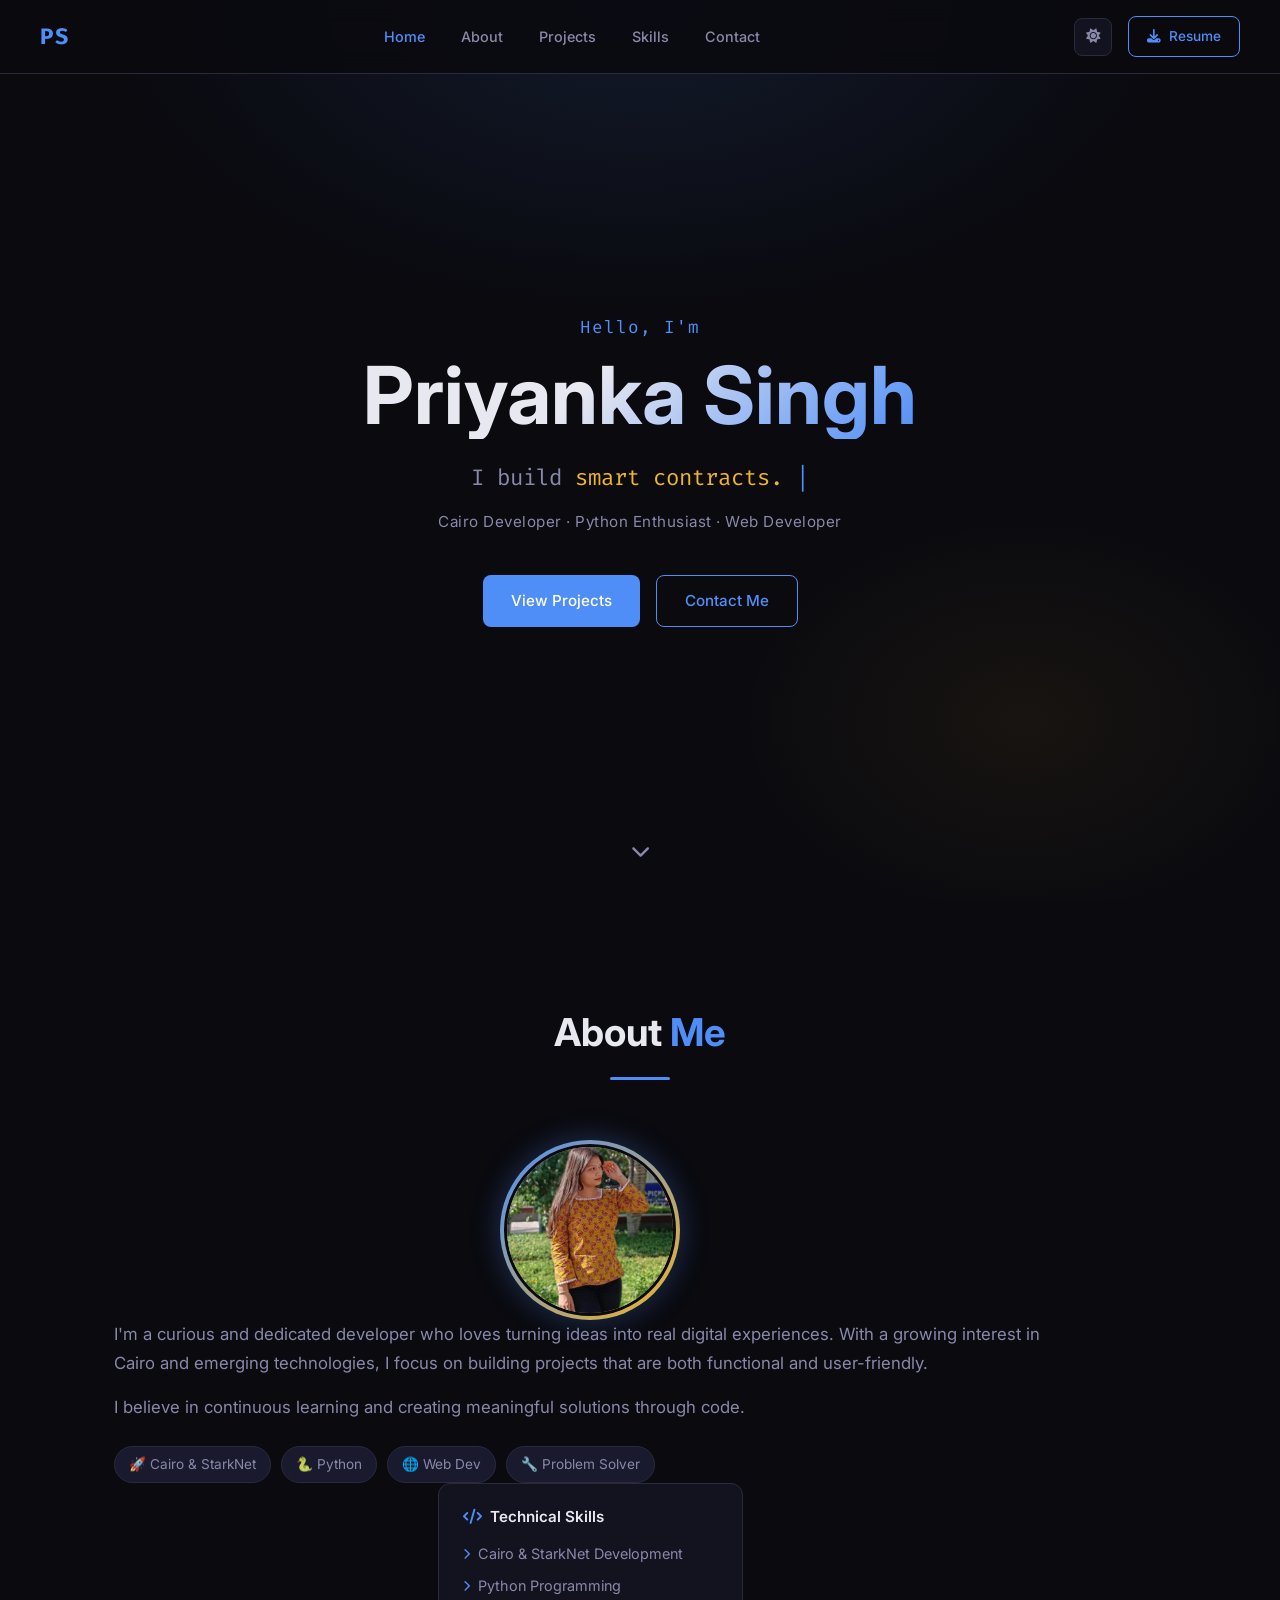
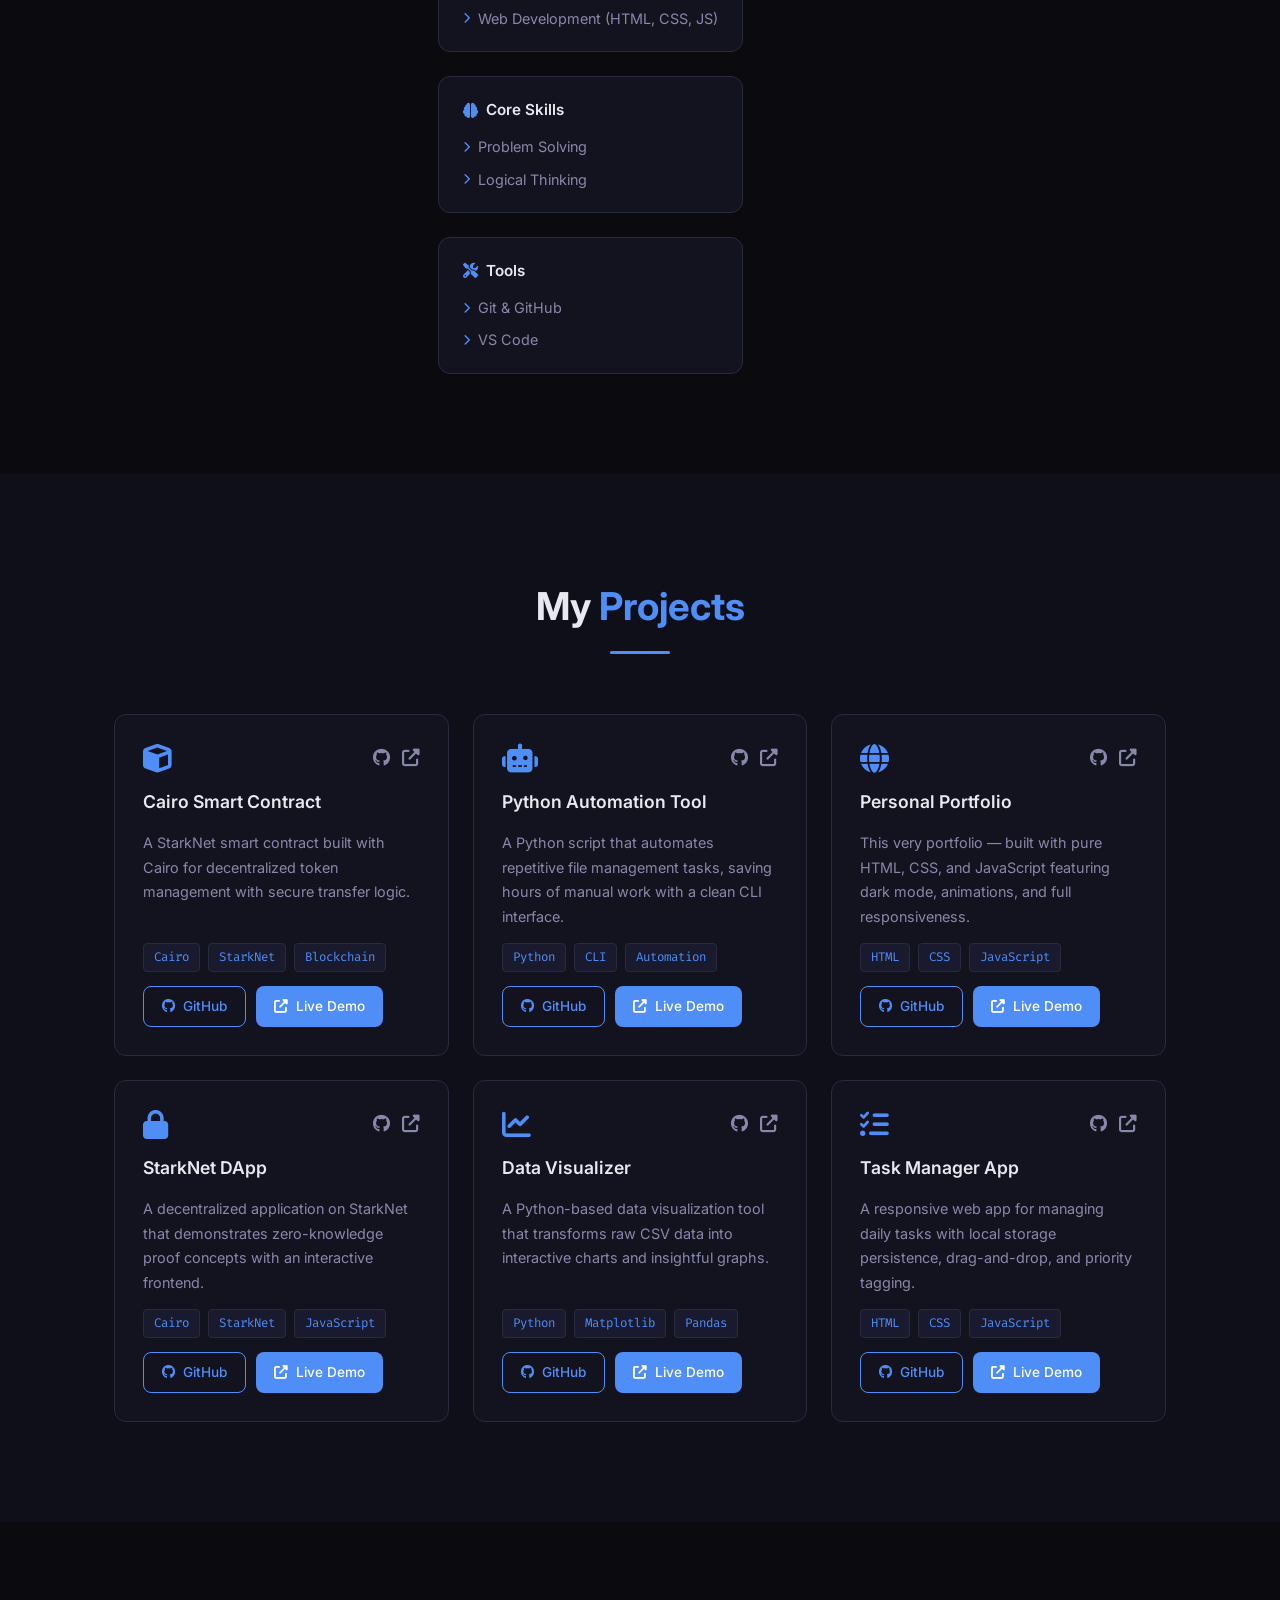
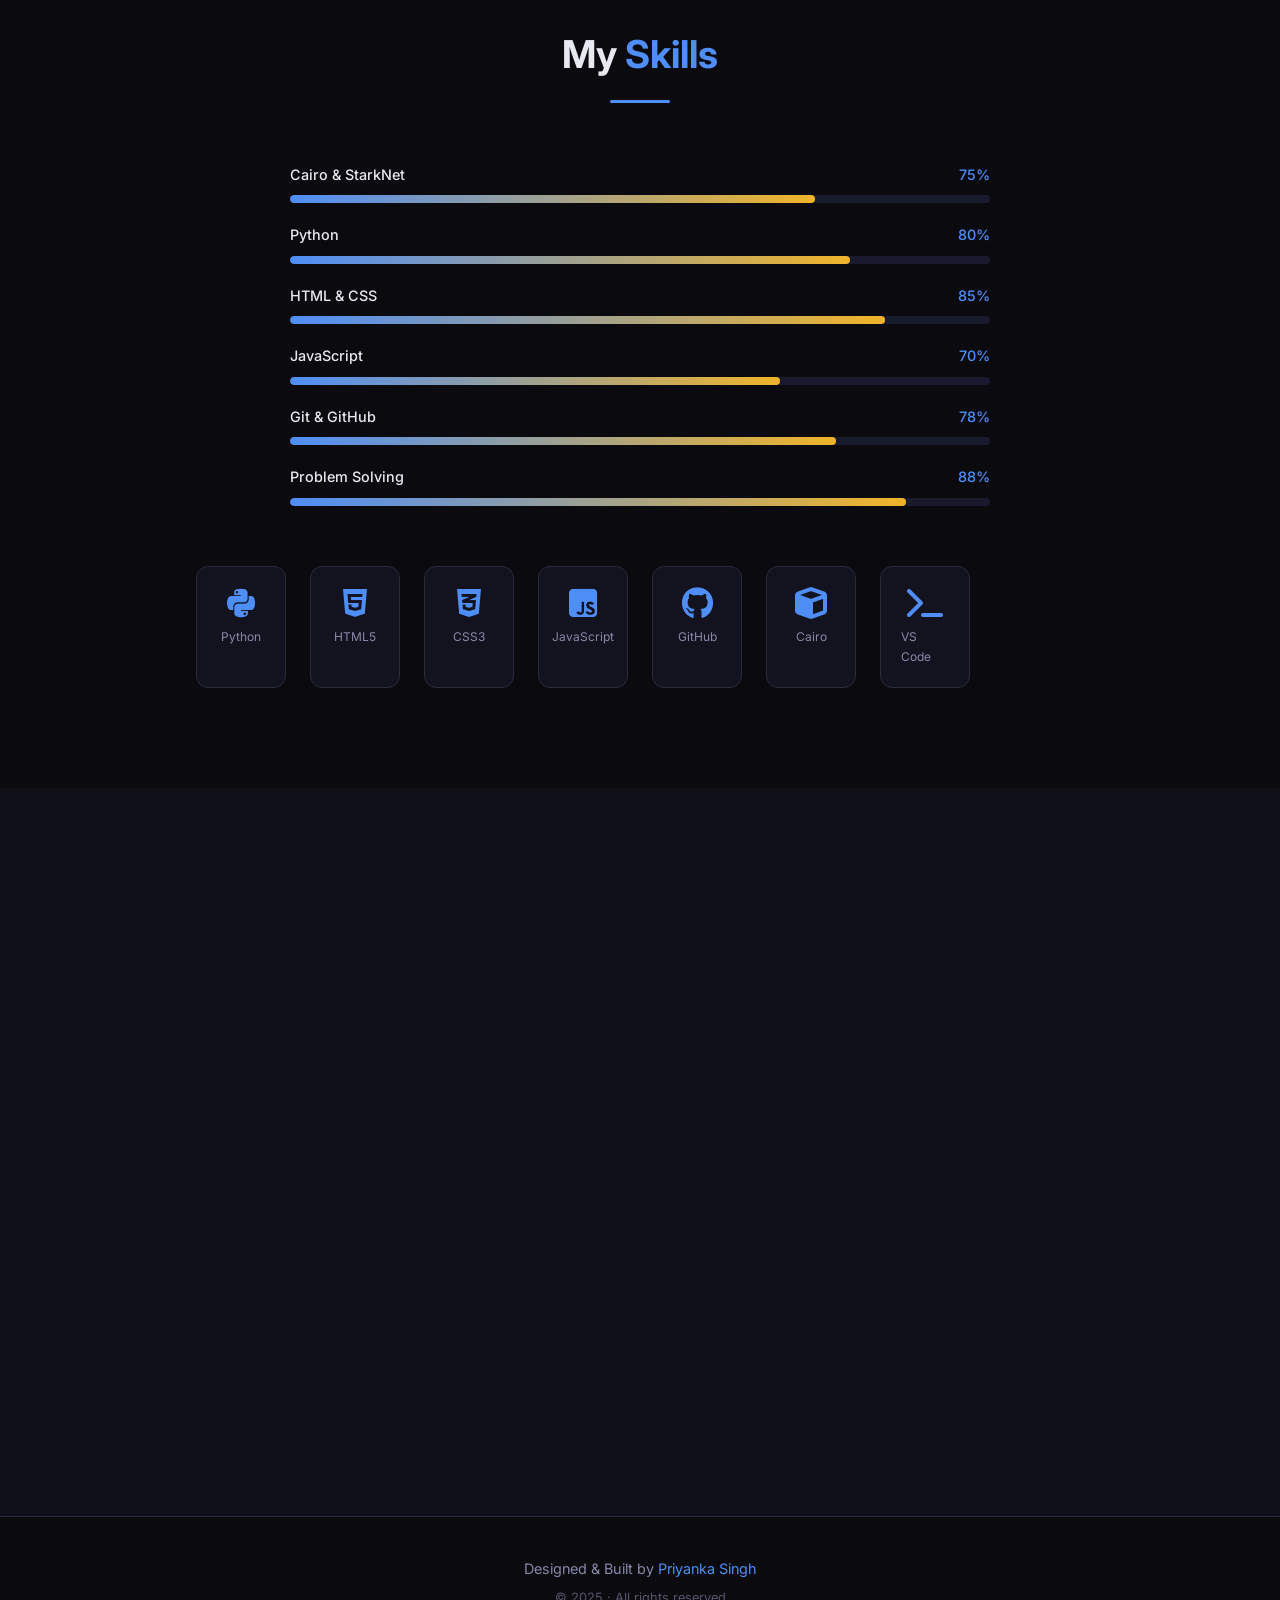
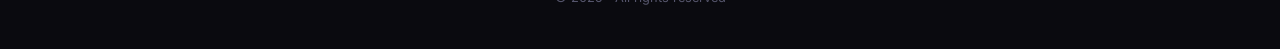
==== commit 0ceed87c: "first commit" ====
--- a/index.html
+++ b/index.html
@@ -24,7 +24,7 @@
       <button class="theme-toggle" id="themeToggle" aria-label="Toggle theme">
         <i class="fas fa-sun" id="themeIcon"></i>
       </button>
-      <a href="resume.pdf" download class="btn btn-outline btn-sm">
+      <a href="resume.docx" download class="btn btn-outline btn-sm">
         <i class="fas fa-download"></i> Resume
       </a>
     </div>
